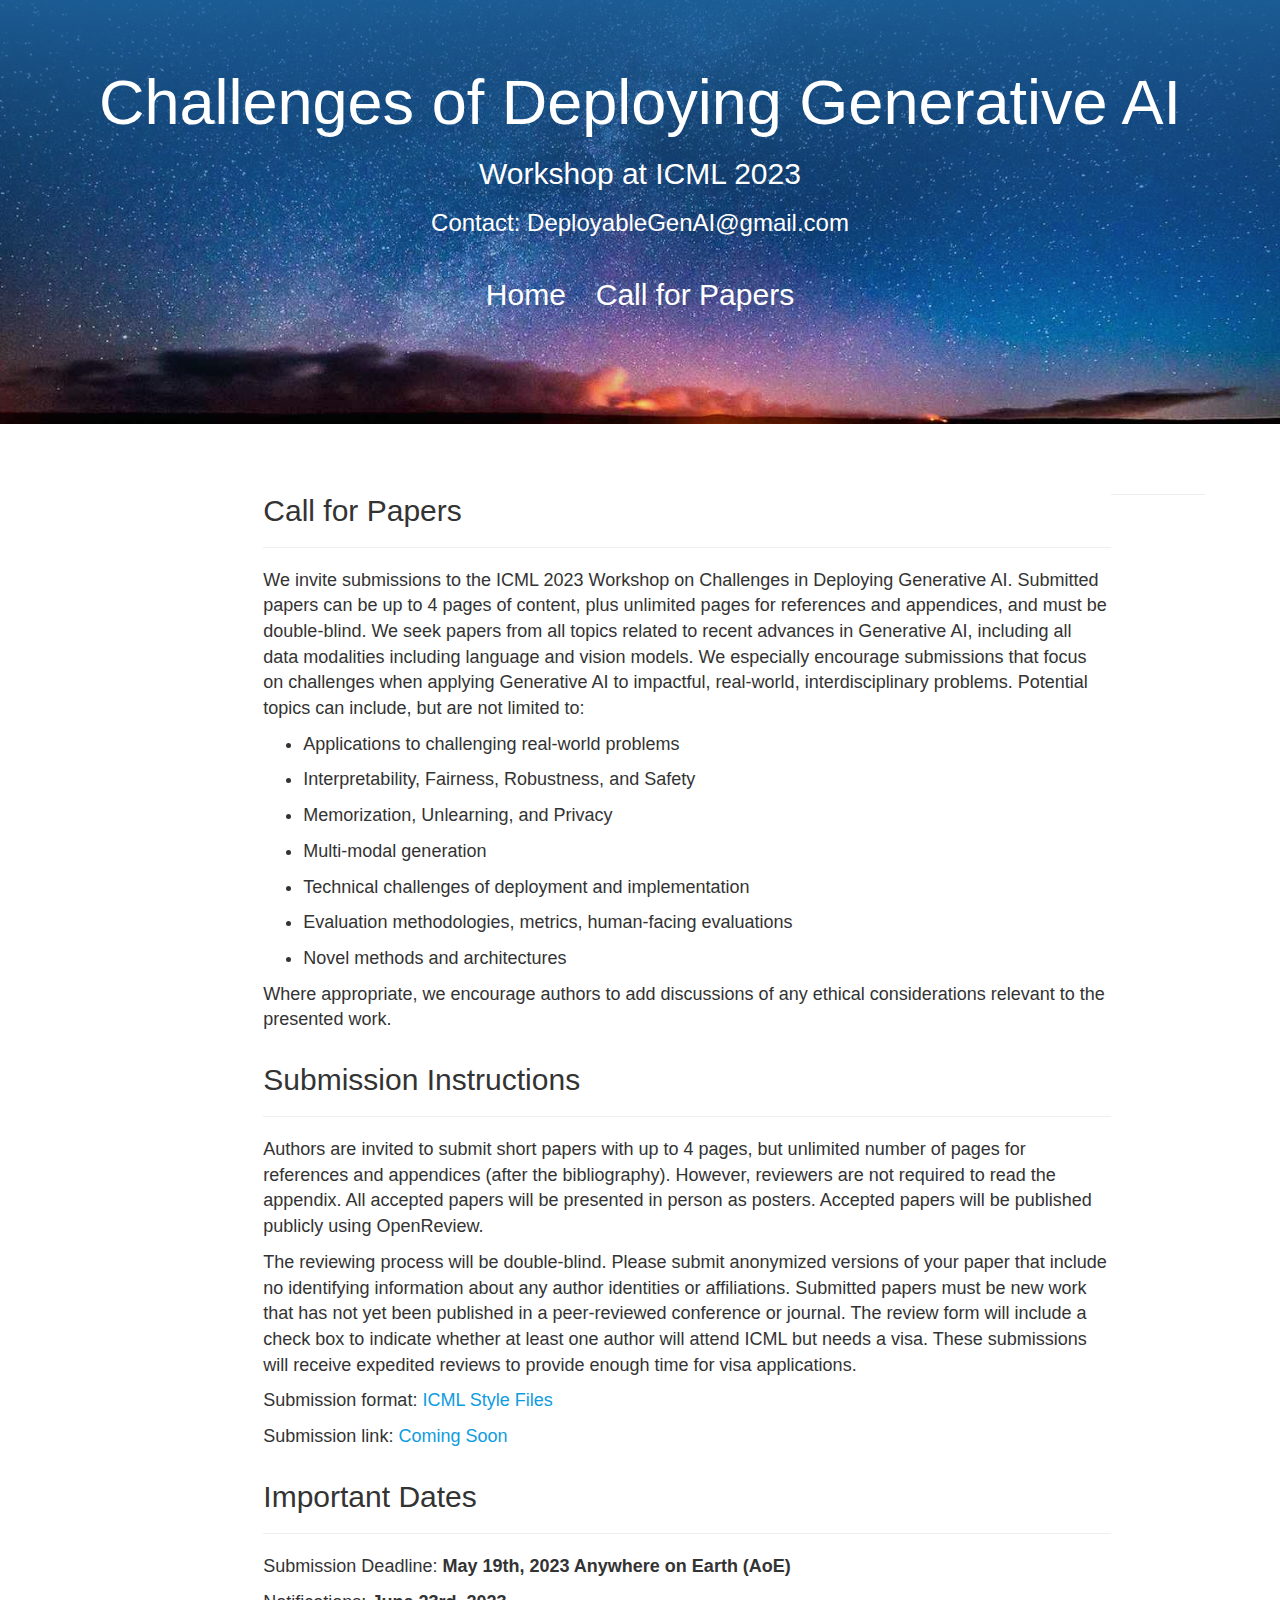
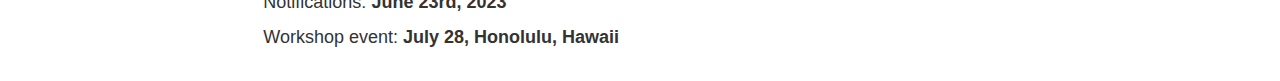
==== call_for_papers.html @ f96126f0 "Changing title + add metrics" ====
<!DOCTYPE html>
<html lang="en">
<head>
  <meta charset="utf-8">
  <meta http-equiv="X-UA-Compatible" content="IE=edge">
  <meta name="viewport" content="width=device-width, initial-scale=1">
  <meta name="description" content="ICML Workshop.">
  <meta name="author" content="Tom Hartvigsen">
  <link rel="shortcut icon" href="/img/favicon.ico" type="image/x-icon">
  <title>Challenges of Deploying Generative AI</title>

  <!-- CSS -->
  <link rel="stylesheet" href="https://maxcdn.bootstrapcdn.com/bootstrap/3.3.1/css/bootstrap.min.css">
  <link href="http://maxcdn.bootstrapcdn.com/font-awesome/4.1.0/css/font-awesome.min.css" rel="stylesheet">
  <link rel="stylesheet" href="css/main.css">

  <!-- HTML5 shim and Respond.js for IE8 support of HTML5 elements and media queries -->
  <!--[if lt IE 9]>
    <script src="https://oss.maxcdn.com/html5shiv/3.7.2/html5shiv.min.js"></script>
    <script src="https://oss.maxcdn.com/respond/1.4.2/respond.min.js"></script>
  <![endif]-->
</head>
<body>
  <style>
    .back {
      background:
        linear-gradient(
          rgba(30, 100, 160, 0.90),
          rgba(0, 0, 0, 0.01)
        ),
        url("img/hawaii_night.jpeg") no-repeat center;
      background-size: cover;
    }
    .back h2 {
      font-family: "Lato", sans-serif;
      font-weight: 500;
      font-size: 3rem;
    }

    .helper {
    display: inline-block;
    height: 100%;
    vertical-align: middle;
}
</style>
<div class="jumbotron jumbotron-fluid back" style="padding-bottom: 100px;">
  <div class="row header p-6 m-5">
    <div class="p-1 mx-auto text-center text-white col-md-20 col-sm-12">
      <h1 style="color:white;">
        Challenges of Deploying Generative AI
      </h1>
      <h2 style="color:white;">
        Workshop at ICML 2023
      </h2>
      <h3 style="color:white;">
        Contact: DeployableGenAI@gmail.com
      </h3>
      <br>
      <!-- <a href="#speakers" class="btn" style="font-size:20px; display:inline-block">Invited Speakers</a> -->
      <a href="index" class="btn" style="font-size:30px; color:white">Home</a>
      <a href="call_for_papers" class="btn" style="font-size:30px; color:white">Call for Papers</a>

      <!-- <a href="accepted_papers" class="btn" style="font-size:30px; color:white">Accepted Papers</a> -->
      <!-- <a href="schedule" class="btn" style="font-size:30px; color:white">Schedule</a> -->
      <!-- <a href="#organizers" class="btn" style="font-size:20px">Organizers</a> -->
    </div>

  </div>

</div>
  <div class="container">

    <div class="row" style="padding:20px">

       <div class="hidden-xs col-sm-3 col-md-2" id="sidebar" role="navigation" style="margin-top:10px">
        <!-- <ul class="nav nav-pills nav-stacked">
          <li><a href="#speakers">Invited Speakers</a></li>
          <li><a href="#schedule">Schedule</a></li>
          <li><a href="#organizers">Organizers</a></li>
          <li><a href="#papers">Accepted Papers</a></li>
        </ul> -->
      </div>

      <div class="col-xs-12 col-sm-9 col-md-9">

        <div class="row" style="font-size:18px">
          <h2><a name=""></a>Call for Papers</h2>
          <hr>
          <p>
            We invite submissions to the ICML 2023 Workshop on Challenges in Deploying Generative AI.
            Submitted papers can be up to 4 pages of content, plus unlimited pages for references and appendices, and must be double-blind.
            We seek papers from all topics related to recent advances in Generative AI, including all data modalities including language and vision models.
            We especially encourage submissions that focus on challenges when applying Generative AI to impactful, real-world, interdisciplinary problems.
            Potential topics can include, but are not limited to:
          </p>
          <ul>
            <li>
              <p>Applications to challenging real-world problems</p>
            </li>
            <li>
              <p>Interpretability, Fairness, Robustness, and Safety</p>
            </li>
            <li>
              <p>Memorization, Unlearning, and Privacy</p>
            </li>
            <li>
              <p>Multi-modal generation</p>
            </li>
            <li>
              <p>Technical challenges of deployment and implementation</p>
            </li>
            <li>
              <p>Evaluation methodologies, metrics, human-facing evaluations</p>
            </li>
            <li>
              <p>Novel methods and architectures</p>
            </li>
          </ul>
          <p>Where appropriate, we encourage authors to add discussions of any ethical considerations relevant to the presented work.
          </p>
        </div>
        <div class="row" style="font-size:18px">
          <h2><a name=""></a>Submission Instructions</h2>
          <hr>
        <P>Authors are invited to submit short papers with up to 4 pages, but unlimited number of pages
          for references and appendices (after the bibliography).
          However, reviewers are not required to read the appendix.
          All accepted papers will be presented in person as posters.
          Accepted papers will be published publicly using OpenReview.
        </P>
        <p>The reviewing process will be double-blind.
          Please submit anonymized versions of your paper that include no identifying information about any author
          identities or affiliations. Submitted papers must be new work that has not yet been published in a peer-reviewed conference or journal.
          The review form will include a check box to indicate whether at least one author will attend ICML but needs a visa.
          These submissions will receive expedited reviews to provide enough time for visa applications.
        </p>
        <p>
          Submission format: <a href="https://media.icml.cc/Conferences/ICML2023/Styles/icml2023.zip">ICML Style Files</a>
        </p>
        <p>
          Submission link: <a href="https://openreview.net/">Coming Soon</a>
        </p>
      </div>
      <div class="row" style="font-size:18px">
        <h2><a name=""></a>Important Dates</h2>
        <hr>
          <p>Submission Deadline: <strong>May 19th, 2023 Anywhere on Earth (AoE)</strong></p>
          <p>Notifications: <strong>June 23rd, 2023</strong></p>
          <p>Workshop event: <strong>July 28, Honolulu, Hawaii</strong></p>
      </div>

    </div>

    <hr>

    <footer>
    &nbsp;
    </footer>

  </div>

  <!-- JavaScript -->
  <script src="https://ajax.googleapis.com/ajax/libs/jquery/1.11.1/jquery.min.js"></script>
  <script src="https://maxcdn.bootstrapcdn.com/bootstrap/3.3.1/js/bootstrap.min.js"></script>
  <script type="text/x-mathjax-config">
    MathJax.Hub.Config({
      tex2jax: {
        inlineMath: [ ['$','$'] ],
        processEscapes: true
      }
    });
  </script>
  <script type="text/javascript"
     src="http://cdn.mathjax.org/mathjax/latest/MathJax.js?config=TeX-AMS-MML_HTMLorMML">
  </script>
  <script type="text/javascript" src="/js/main.js"></script>
</body>
</html>
---- css/main.css ----
a {
  color: #0e9ce0;
}
span:lang(ja) {
  font-family: sans-serif;
}
span:lang(cn) {
  font-family: sans-serif;
}

/* #organizer-list */

#organizer-list {
  display: grid;
  grid-template-columns: repeat(auto-fit, minmax(160px, 1fr));
  gap: 1rem;
}

#organizer-list figure,
#organizer-list figcaption {
  display: flex;
  flex-flow: column;
  align-items: center;
}

#organizer-list figcaption {
  justify-content: space-between;
  font-style: inherit;
  height: 100%;
}

#organizer-list p {
  margin: 0.5em 0;
}

/* #organizer-list .title::after {
  content: ", ";
} */

#organizer-list .title {
  font-style: italic;
}

#organizer-list .title,
#organizer-list .affiliation {
  display: block;
  justify-content: center;
}

#organizer-list .title + .affiliation {
  margin-top: .5em;
}

.name {
  font-weight: bold;
  font-size: 1.5em;
}

#organizer-list .email {
  margin-top: auto;
  font-family: monospace;
  font-style: normal;
  text-decoration: none;
}

#organizer-list .contact {
  font-family: monospace;
  display: flex;
  gap: .25em;
}

#organizer-list .contact > * {
  /* background-color: #06e; */
  /* color: #eee; */
  padding: .25em .5em;
  text-decoration: none;
  border-radius: 2px;
  white-space: nowrap;
}
#organizer-list .blurb {
  display: none;
}

#organizer-list .avatar {
  width: 120px;
  height: 120px;
  object-fit: cover;
  object-position: top;
  margin: .5em;
  border-radius: 50%;
}

/* Speakers */

.speakers {
  list-style: none;
  padding-left: 0;
}

.speakers li {
  display: flex;
  flex-flow: row wrap;
  justify-content: center;
  gap: 1rem;
  margin-bottom: 3rem;
}

.speakers .info {
  flex: 1;
  display: flex;
  flex-basis: 30ch;
  flex-flow: column;
  gap: 1rem;
}

.speakers .avatar {
  flex-shrink: 1;
}

.speakers .info p {
  margin: 0;
}

/* .speakers .name::before {
  content: "Speaker:";
  display: block;
  font-style: normal;
  font-weight: normal;
  text-transform: uppercase;
  font-size: 75%;
} */

.speakers .name {
  font-size: 1em;
}

.speakers .talk {
  font-style: italic;
  font-weight: bold;
  font-size: 1.5em;
}

.speakers .talk::before {
  display: block;
  content: "Talk:";
  font-style: normal;
  font-weight: normal;
  text-transform: uppercase;
  font-size: 75%;
  opacity: .75;
}

h2.underlined {
  width: 100%;
  padding-bottom: 1rem;
  border-bottom: 1px solid #888;
  margin-bottom: 1rem;
}

figcaption {
  font-size: 0.8em;
  font-style: italic;
  margin: 0 0 .8em;
}
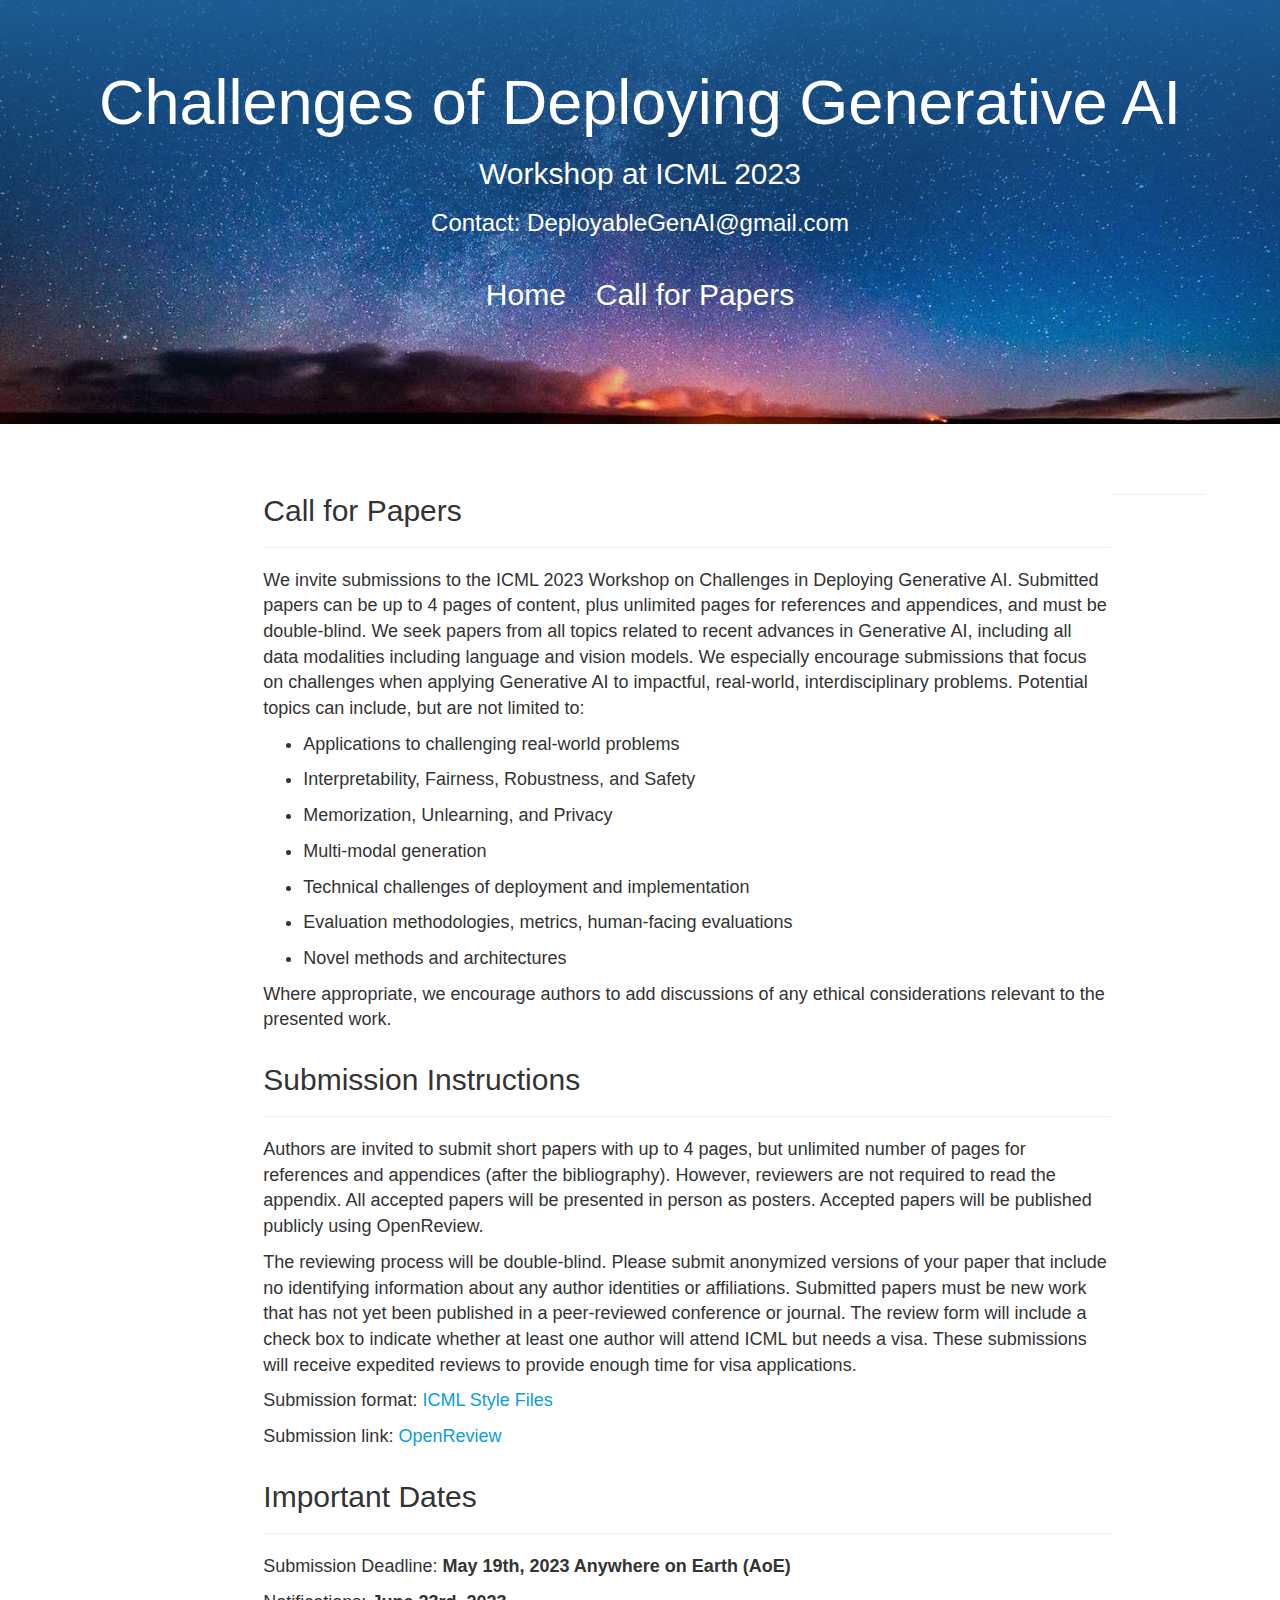
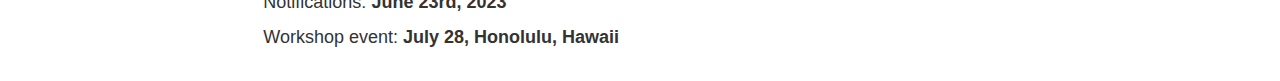
==== commit 15b4a68c: "Added submit link" ====
--- a/call_for_papers.html
+++ b/call_for_papers.html
@@ -139,7 +139,7 @@
           Submission format: <a href="https://media.icml.cc/Conferences/ICML2023/Styles/icml2023.zip">ICML Style Files</a>
         </p>
         <p>
-          Submission link: <a href="https://openreview.net/">Coming Soon</a>
+          Submission link: <a href="https://openreview.net/group?id=ICML.cc/2023/Workshop/DeployableGenerativeAI">OpenReview</a>
         </p>
       </div>
       <div class="row" style="font-size:18px">
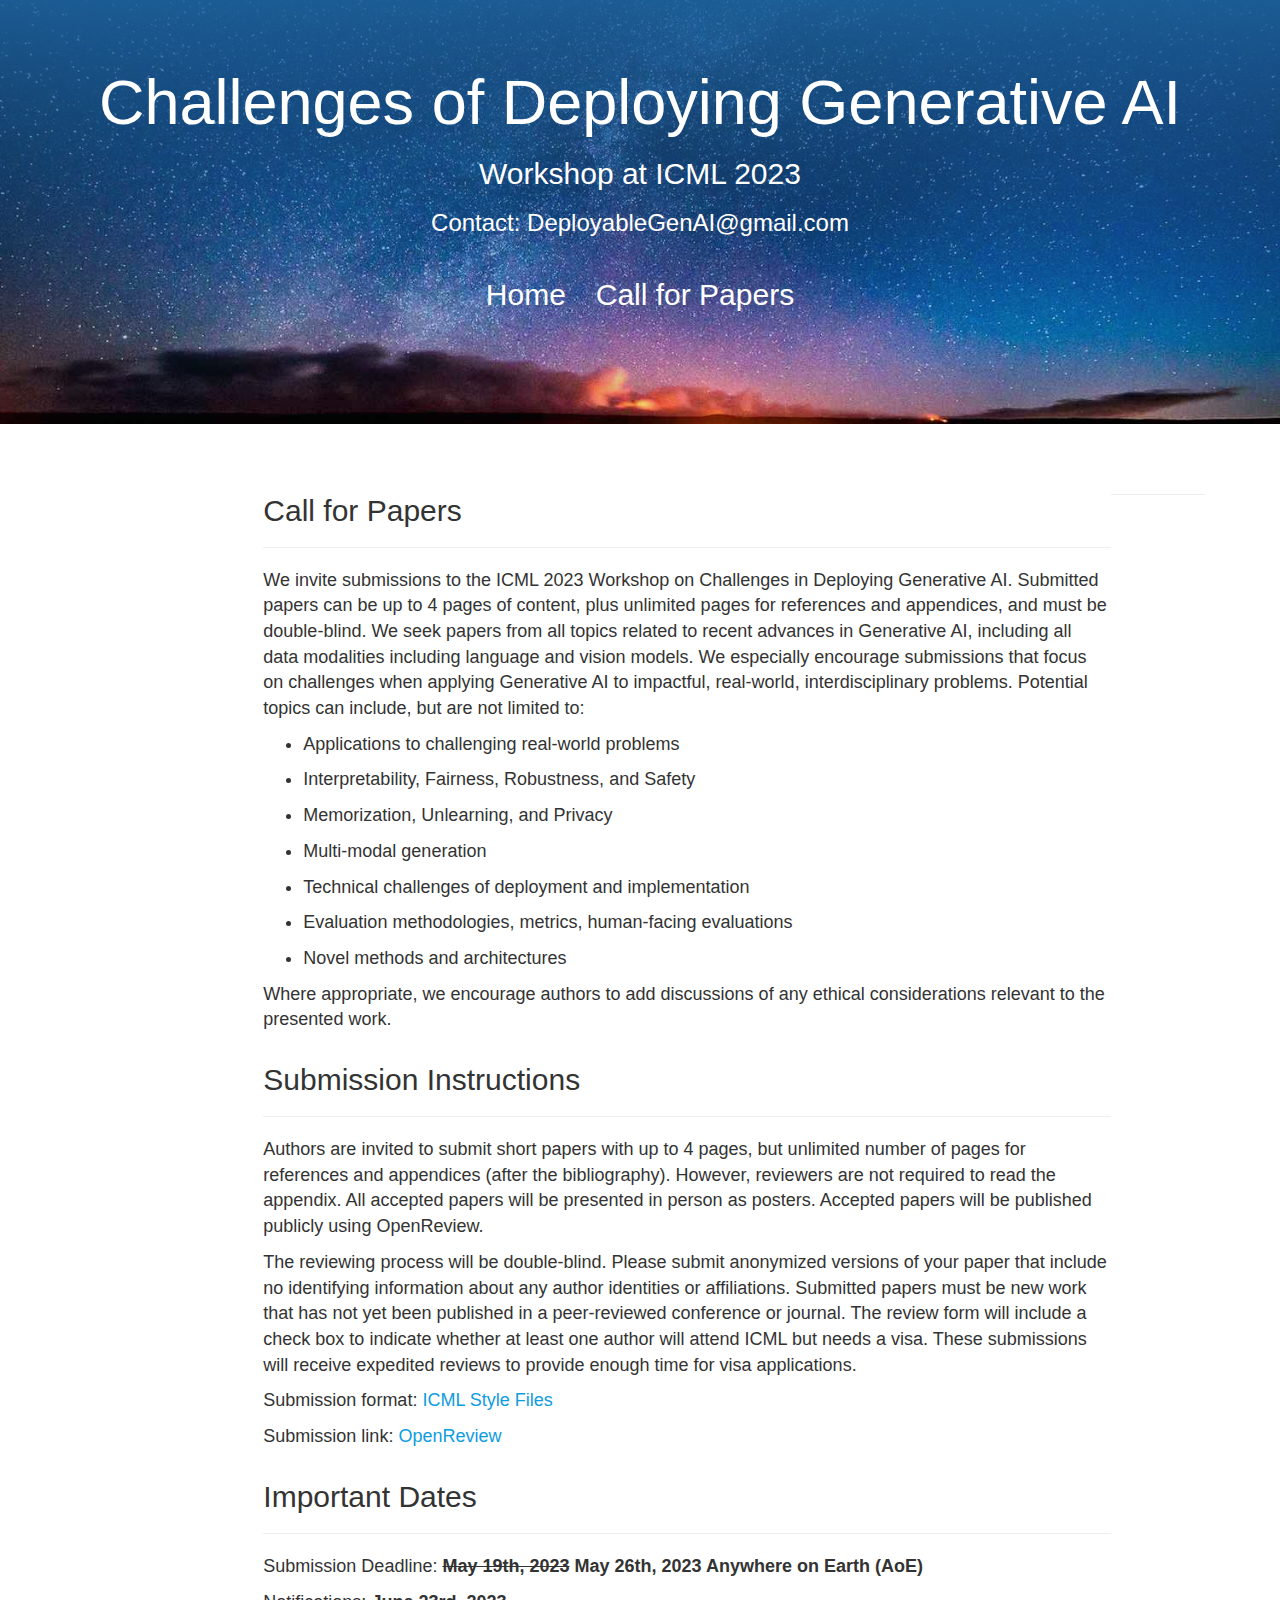
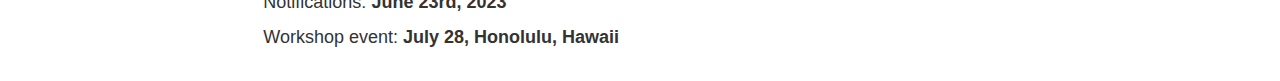
==== commit f45f8387: "Changed deadline" ====
--- a/call_for_papers.html
+++ b/call_for_papers.html
@@ -145,7 +145,7 @@
       <div class="row" style="font-size:18px">
         <h2><a name=""></a>Important Dates</h2>
         <hr>
-          <p>Submission Deadline: <strong>May 19th, 2023 Anywhere on Earth (AoE)</strong></p>
+          <p>Submission Deadline: <strong> <s>May 19th, 2023</s> May 26th, 2023 Anywhere on Earth (AoE)</strong></p>
           <p>Notifications: <strong>June 23rd, 2023</strong></p>
           <p>Workshop event: <strong>July 28, Honolulu, Hawaii</strong></p>
       </div>
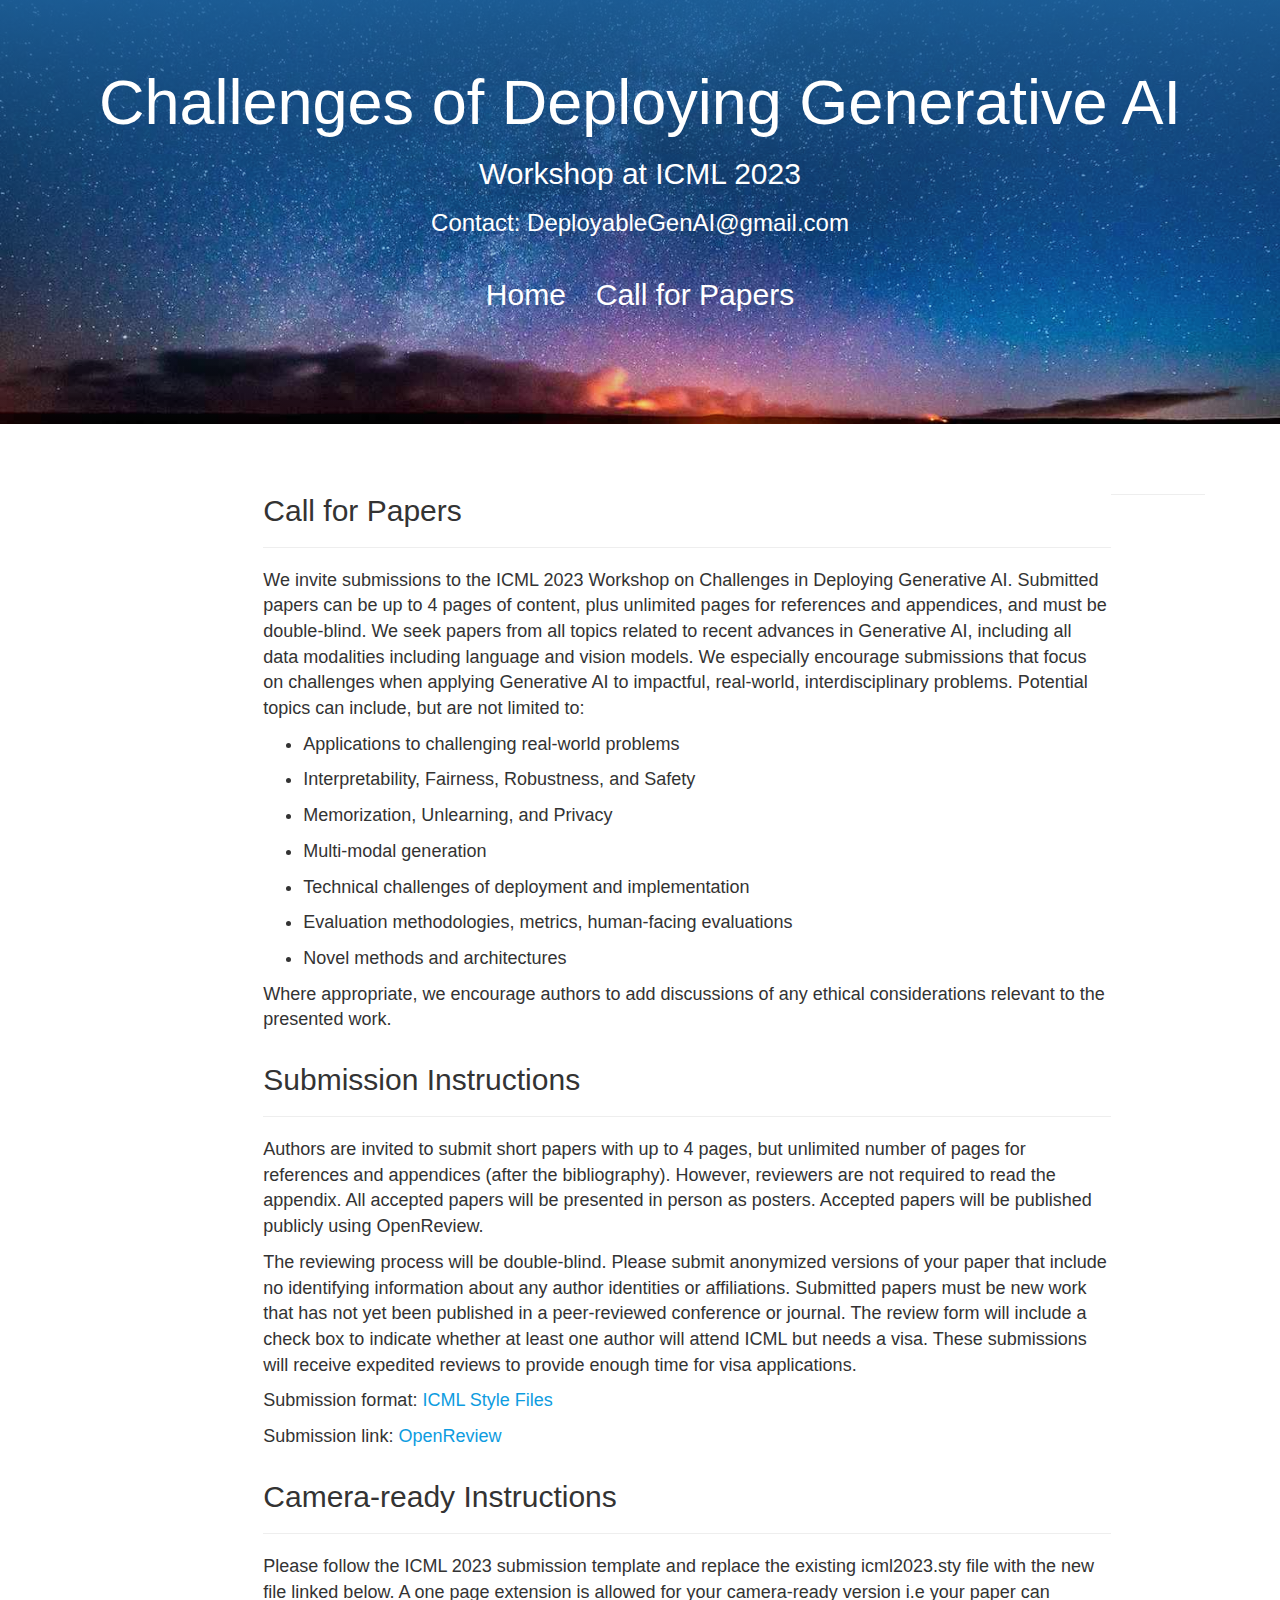
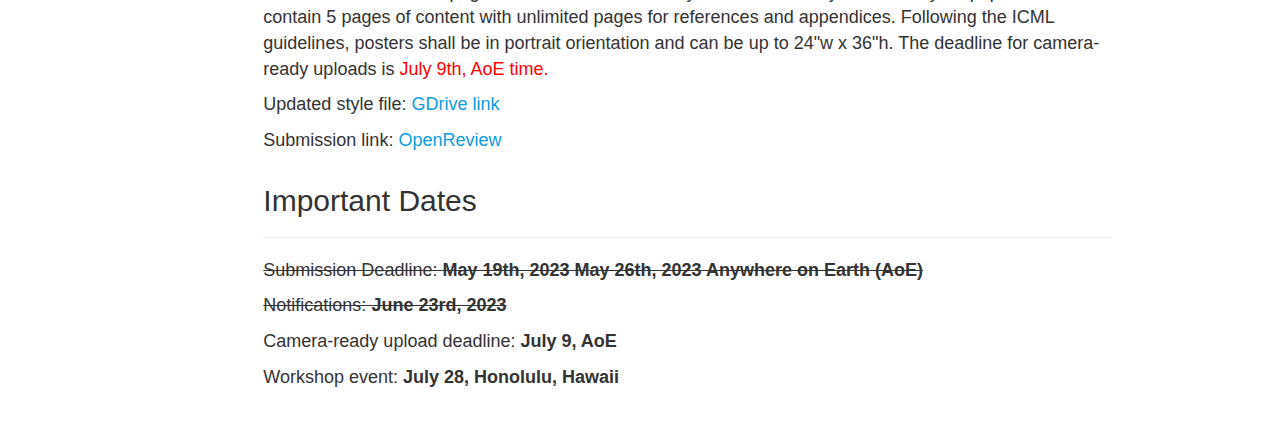
==== commit 3b8b0039: "Adding camera ready uploads" ====
--- a/call_for_papers.html
+++ b/call_for_papers.html
@@ -8,7 +8,7 @@
   <meta name="description" content="ICML Workshop.">
   <meta name="author" content="Tom Hartvigsen">
   <link rel="shortcut icon" href="/img/favicon.ico" type="image/x-icon">
-  <title>Challenges of Deploying Generative AI</title>
+  <title>Challenges in Deployable Generative AI</title>
 
   <!-- CSS -->
   <link rel="stylesheet" href="https://maxcdn.bootstrapcdn.com/bootstrap/3.3.1/css/bootstrap.min.css">
@@ -142,12 +142,32 @@
           Submission link: <a href="https://openreview.net/group?id=ICML.cc/2023/Workshop/DeployableGenerativeAI">OpenReview</a>
         </p>
       </div>
+
+        <div class="row" style="font-size:18px">
+          <h2><a name=""></a>Camera-ready Instructions</h2>
+          <hr>
+        <P> Please follow the ICML 2023 submission template and replace the existing icml2023.sty file with the new file linked below.
+          A one page extension is allowed for your camera-ready version i.e your paper can contain 5 pages of content with unlimited pages for references and appendices. Following
+          the ICML guidelines, posters shall be in portrait orientation and can be up to 24"w x 36"h.
+          The deadline for camera-ready uploads is <span style="color: red; "> July 9th, AoE time.</span>
+
+        </P>
+        <p>
+          Updated style file: <a href="https://drive.google.com/file/d/1YXhC9ohOzYzK6eIS2AVaUoDe7HqKoMbl/view?usp=sharing">GDrive link</a>
+        </p>
+        <p>
+          Submission link: <a href="https://openreview.net/group?id=ICML.cc/2023/Workshop/DeployableGenerativeAI">OpenReview</a>
+        </p>
+      </div>
+
       <div class="row" style="font-size:18px">
         <h2><a name=""></a>Important Dates</h2>
         <hr>
-          <p>Submission Deadline: <strong> <s>May 19th, 2023</s> May 26th, 2023 Anywhere on Earth (AoE)</strong></p>
-          <p>Notifications: <strong>June 23rd, 2023</strong></p>
+          <s><p>Submission Deadline: <strong> <s>May 19th, 2023</s> May 26th, 2023 Anywhere on Earth (AoE)</strong></p></s>
+          <s><p>Notifications: <strong>June 23rd, 2023</strong></p></s>
+        <p>Camera-ready upload deadline: <strong>July 9, AoE</strong></p>
           <p>Workshop event: <strong>July 28, Honolulu, Hawaii</strong></p>
+
       </div>
 
     </div>
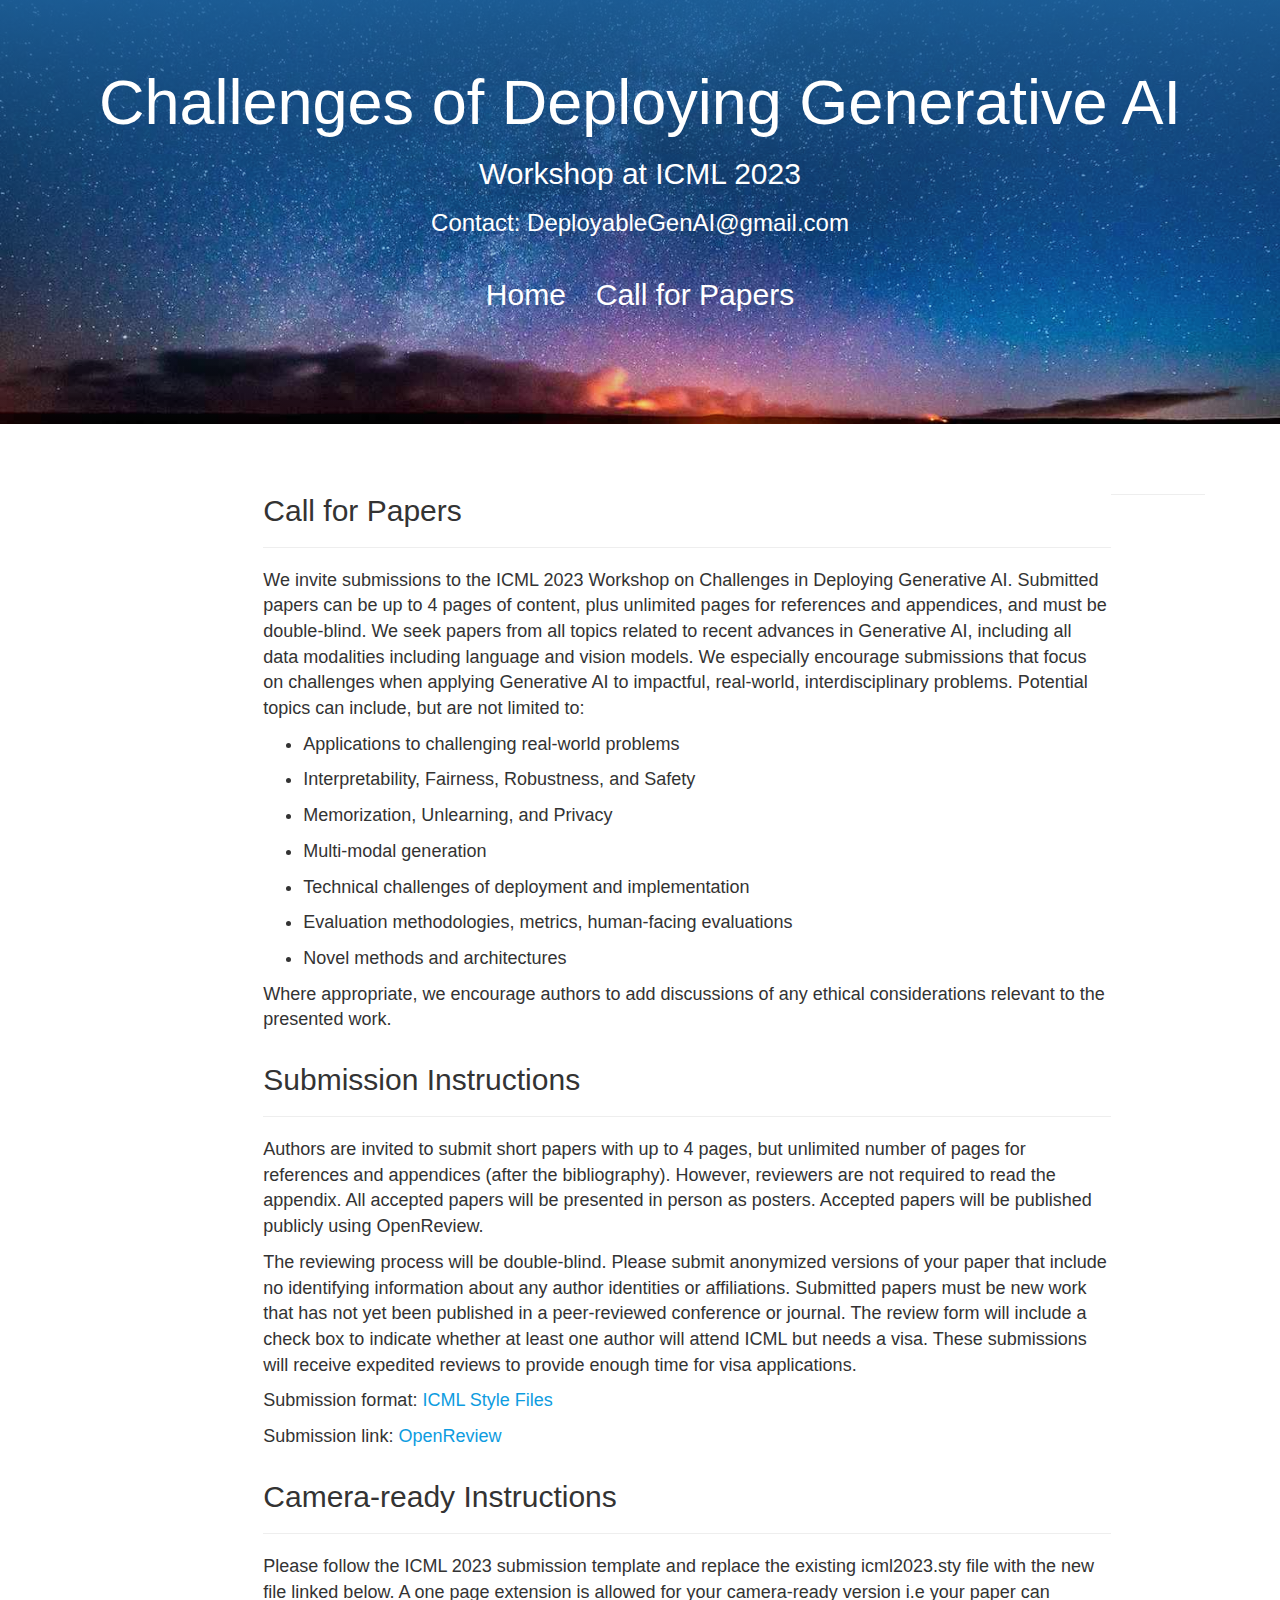
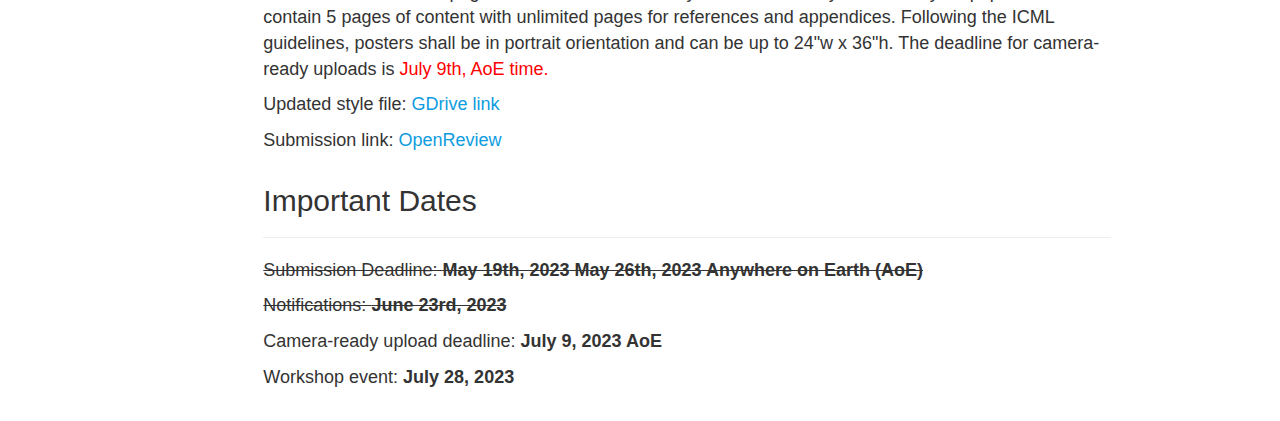
==== commit 8bedd759: "Adding camera ready uploads" ====
--- a/call_for_papers.html
+++ b/call_for_papers.html
@@ -165,8 +165,8 @@
         <hr>
           <s><p>Submission Deadline: <strong> <s>May 19th, 2023</s> May 26th, 2023 Anywhere on Earth (AoE)</strong></p></s>
           <s><p>Notifications: <strong>June 23rd, 2023</strong></p></s>
-        <p>Camera-ready upload deadline: <strong>July 9, AoE</strong></p>
-          <p>Workshop event: <strong>July 28, Honolulu, Hawaii</strong></p>
+        <p>Camera-ready upload deadline: <strong>July 9, 2023 AoE</strong></p>
+          <p>Workshop event: <strong>July 28, 2023</strong></p>
 
       </div>
 
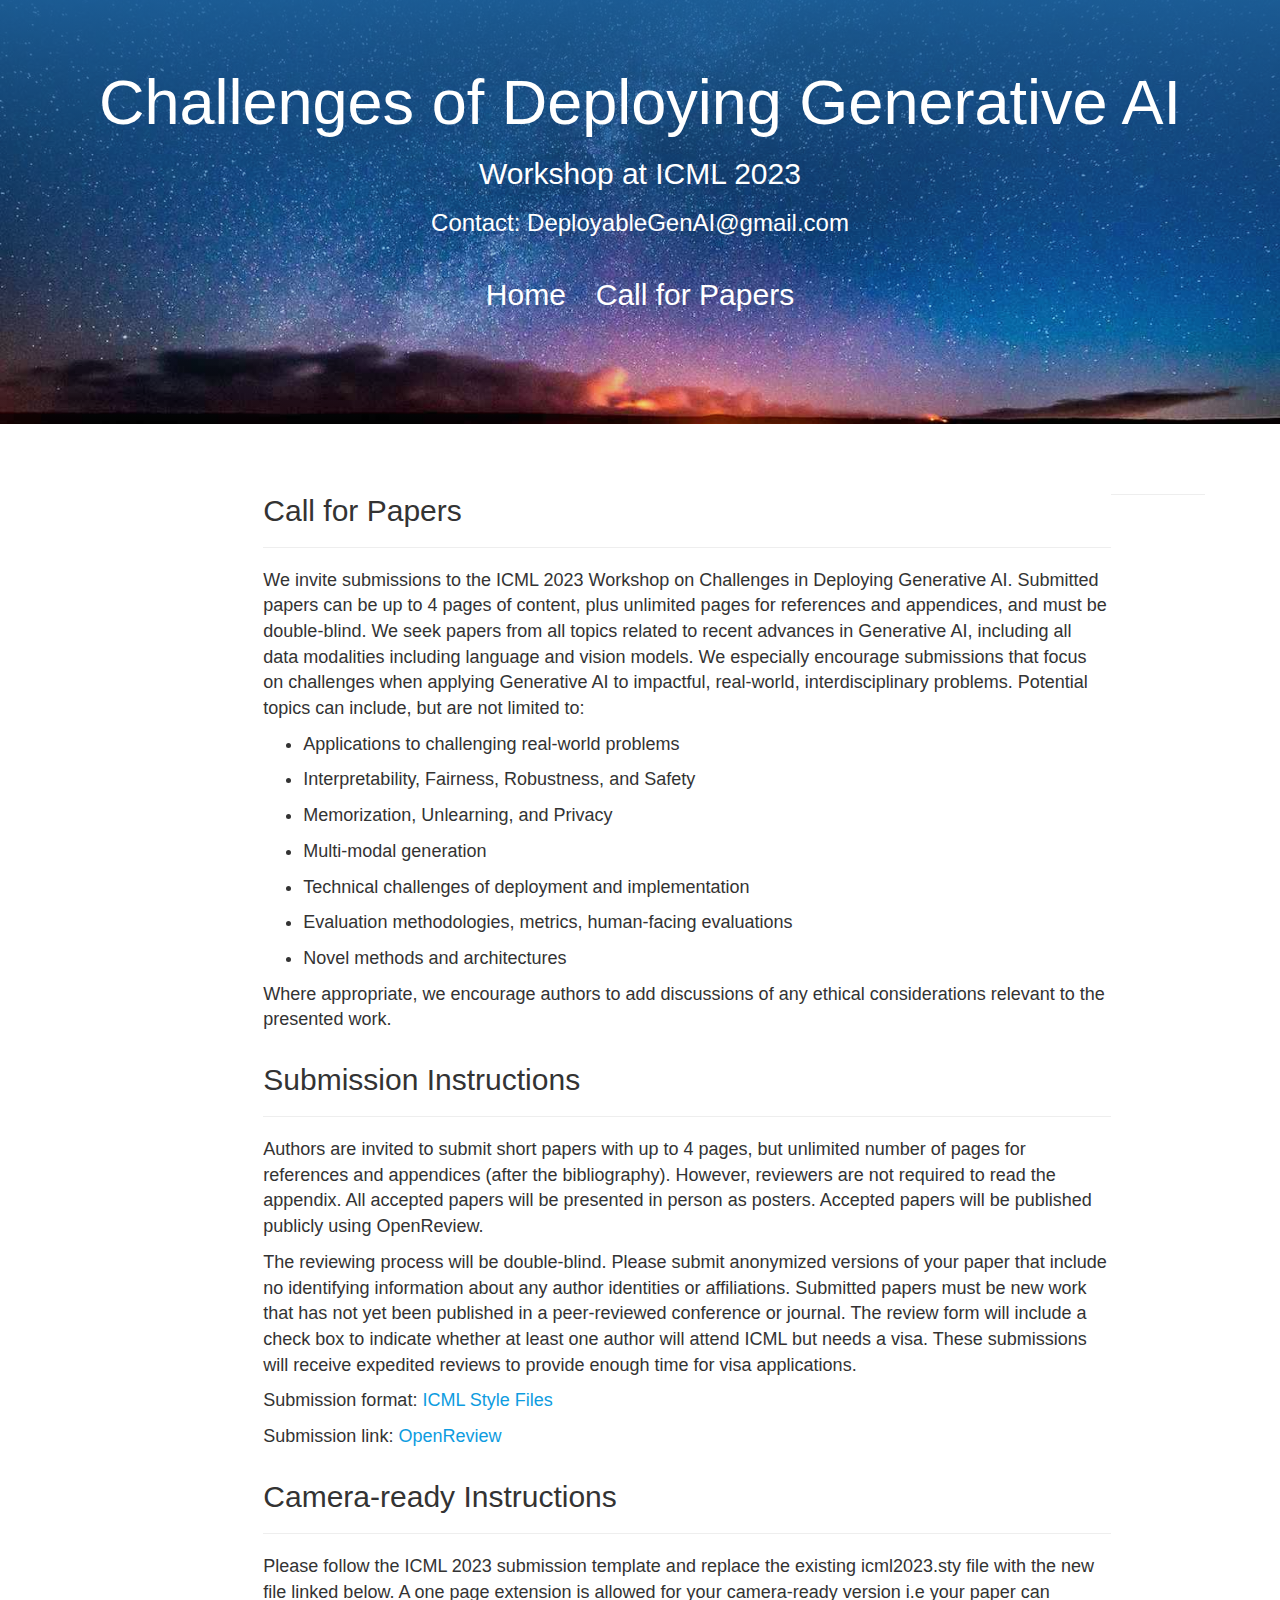
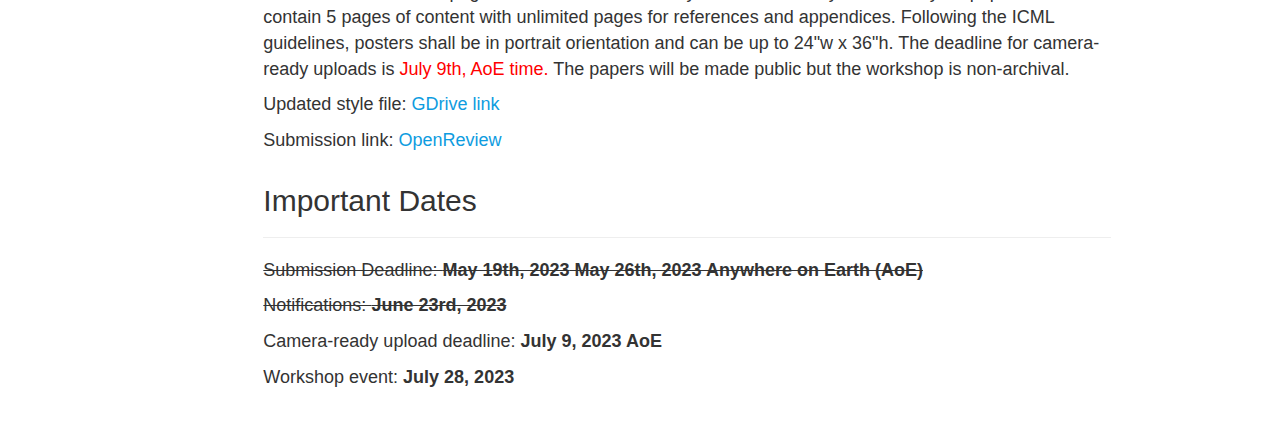
==== commit c4e197f0: "Non archival" ====
--- a/call_for_papers.html
+++ b/call_for_papers.html
@@ -148,12 +148,11 @@
           <hr>
         <P> Please follow the ICML 2023 submission template and replace the existing icml2023.sty file with the new file linked below.
           A one page extension is allowed for your camera-ready version i.e your paper can contain 5 pages of content with unlimited pages for references and appendices. Following
-          the ICML guidelines, posters shall be in portrait orientation and can be up to 24"w x 36"h.
-          The deadline for camera-ready uploads is <span style="color: red; "> July 9th, AoE time.</span>
-
+          the ICML guidelines, posters shall be in portrait orientation and can be up to 24"w x 36"h. The deadline for camera-ready uploads is <span style="color: red; "> July 9th, AoE time.</span>
+          The papers will be made public but the workshop is non-archival.
         </P>
         <p>
-          Updated style file: <a href="https://drive.google.com/file/d/1YXhC9ohOzYzK6eIS2AVaUoDe7HqKoMbl/view?usp=sharing">GDrive link</a>
+          Updated style file: <a href="https://drive.google.com/file/d/1IMaRrd8bq2Fy88UZDTN7Dj0Mo1jPxsbW/view?usp=sharing">GDrive link</a>
         </p>
         <p>
           Submission link: <a href="https://openreview.net/group?id=ICML.cc/2023/Workshop/DeployableGenerativeAI">OpenReview</a>
